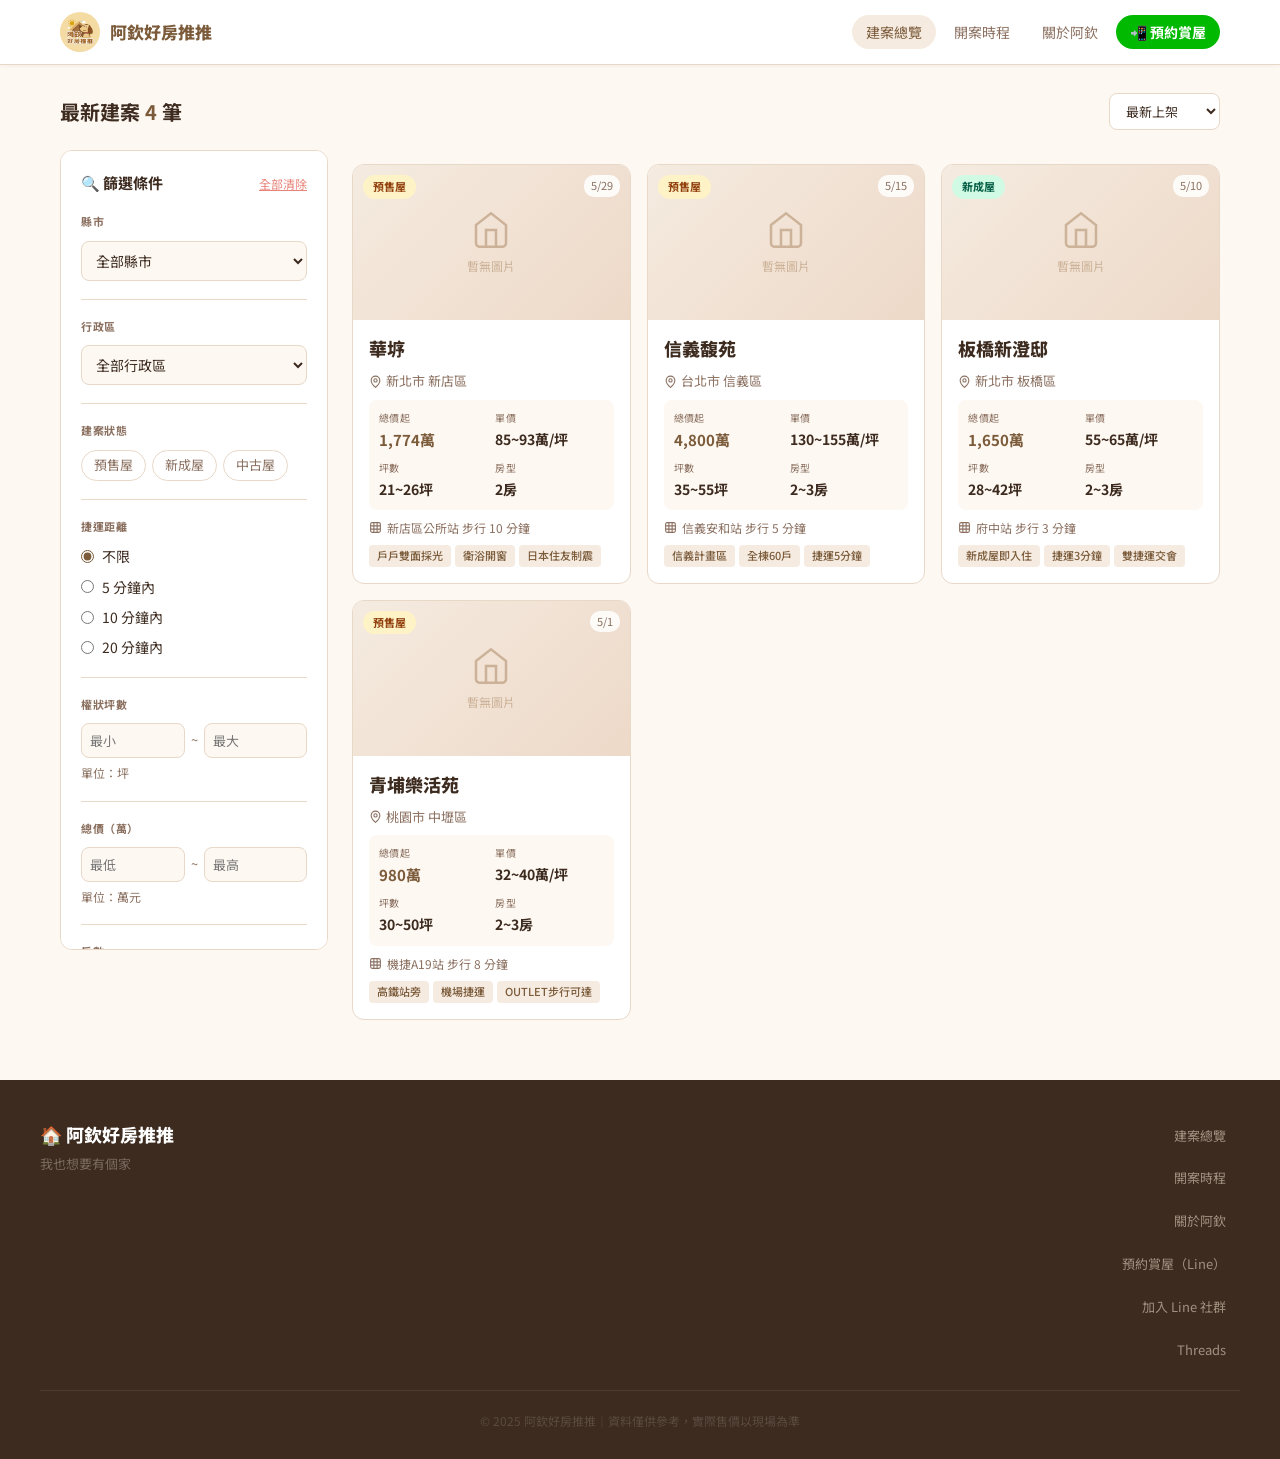
==== index.html @ 54be43c1 "Initial website: 阿欽好房推推 v1.0 - 建案總覽（篩選：地區/捷運/坪數/價格/房型） - 建案詳情頁 - 開案時程總覽 - 關於阿欽頁面 - Decap CMS 後台設定  C" ====
<!DOCTYPE html>
<html lang="zh-Hant">
<head>
  <meta charset="UTF-8">
  <meta name="viewport" content="width=device-width, initial-scale=1.0">
  <title>阿欽好房推推｜新建案資訊平台</title>
  <meta name="description" content="阿欽好房推推 — 集結最新預售屋、新成屋建案資訊，強大篩選功能，透過阿欽預約優先賞屋。">
  <link rel="icon" type="image/png" href="/images/logo.png">
  <link rel="stylesheet" href="/css/style.css">
</head>
<body>

<!-- ── Header ── -->
<header>
  <div class="header-inner">
    <a class="logo" href="/">
      <img src="/images/logo.png" alt="阿欽好房推推">
      <span class="logo-text">阿欽好房推推</span>
    </a>
    <nav>
      <a href="/" class="active">建案總覽</a>
      <a href="/schedule.html" class="hide-mobile">開案時程</a>
      <a href="/about.html" class="hide-mobile">關於阿欽</a>
      <a href="https://lin.ee/UndYv1Z" target="_blank" rel="noopener" class="nav-cta">
        📲 預約賞屋
      </a>
    </nav>
  </div>
</header>

<!-- ── Main ── -->
<main>
  <div class="page-container">

    <div class="listing-top">
      <h1>最新建案 <span id="resultCount">—</span> 筆</h1>
      <div style="display:flex;gap:8px;align-items:center;flex-wrap:wrap;">
        <select id="sortSelect" class="sort-select">
          <option value="newest">最新上架</option>
          <option value="price_asc">總價低→高</option>
          <option value="price_desc">總價高→低</option>
          <option value="size_asc">坪數小→大</option>
          <option value="size_desc">坪數大→小</option>
        </select>
        <button class="mobile-filter-btn" id="mobileFilterBtn">
          <svg width="15" height="15" viewBox="0 0 24 24" fill="none" stroke="currentColor" stroke-width="2">
            <line x1="4" y1="6" x2="20" y2="6"/>
            <line x1="4" y1="12" x2="14" y2="12"/>
            <line x1="4" y1="18" x2="10" y2="18"/>
          </svg>
          篩選
        </button>
      </div>
    </div>

    <div class="listing-layout">

      <!-- ── Filter Panel ── -->
      <aside class="filter-panel" id="filterPanel">
        <div class="filter-panel-header">
          <h2>🔍 篩選條件</h2>
          <button class="filter-reset" id="filterReset">全部清除</button>
        </div>

        <!-- Mobile close -->
        <div class="filter-panel-close-btn" style="display:none" id="filterCloseBtnWrap">
          <button id="filterClose" style="padding:6px 16px;border:1px solid var(--border);border-radius:20px;background:white;font-size:13px;cursor:pointer;font-family:inherit;">
            ✕ 關閉
          </button>
        </div>

        <!-- 縣市 -->
        <div class="filter-section">
          <div class="filter-label">縣市</div>
          <select id="filterCity" class="filter-select">
            <option value="">全部縣市</option>
          </select>
        </div>

        <!-- 行政區 -->
        <div class="filter-section">
          <div class="filter-label">行政區</div>
          <select id="filterDistrict" class="filter-select">
            <option value="">全部行政區</option>
          </select>
        </div>

        <!-- 建案狀態 -->
        <div class="filter-section">
          <div class="filter-label">建案狀態</div>
          <div class="chip-group">
            <span class="chip" data-group="type" data-value="預售屋">預售屋</span>
            <span class="chip" data-group="type" data-value="新成屋">新成屋</span>
            <span class="chip" data-group="type" data-value="中古屋">中古屋</span>
          </div>
        </div>

        <!-- 捷運距離 -->
        <div class="filter-section">
          <div class="filter-label">捷運距離</div>
          <div class="radio-group">
            <label><input type="radio" name="mrt" value="" checked> 不限</label>
            <label><input type="radio" name="mrt" value="5"> 5 分鐘內</label>
            <label><input type="radio" name="mrt" value="10"> 10 分鐘內</label>
            <label><input type="radio" name="mrt" value="20"> 20 分鐘內</label>
          </div>
        </div>

        <!-- 權狀坪數 -->
        <div class="filter-section">
          <div class="filter-label">權狀坪數</div>
          <div class="range-row">
            <input type="number" id="sizeMin" class="range-input" placeholder="最小" min="0" step="1">
            <span>~</span>
            <input type="number" id="sizeMax" class="range-input" placeholder="最大" min="0" step="1">
          </div>
          <div class="range-unit">單位：坪</div>
        </div>

        <!-- 總價 -->
        <div class="filter-section">
          <div class="filter-label">總價（萬）</div>
          <div class="range-row">
            <input type="number" id="priceMin" class="range-input" placeholder="最低" min="0" step="100">
            <span>~</span>
            <input type="number" id="priceMax" class="range-input" placeholder="最高" min="0" step="100">
          </div>
          <div class="range-unit">單位：萬元</div>
        </div>

        <!-- 房數 -->
        <div class="filter-section">
          <div class="filter-label">房數</div>
          <div class="chip-group">
            <span class="chip" data-group="rooms" data-value="1">1 房</span>
            <span class="chip" data-group="rooms" data-value="2">2 房</span>
            <span class="chip" data-group="rooms" data-value="3">3 房</span>
            <span class="chip" data-group="rooms" data-value="4">4+ 房</span>
          </div>
        </div>

        <!-- 衛浴 -->
        <div class="filter-section">
          <div class="filter-label">衛浴數</div>
          <div class="chip-group">
            <span class="chip" data-group="bathrooms" data-value="1">1 衛</span>
            <span class="chip" data-group="bathrooms" data-value="2">2 衛</span>
            <span class="chip" data-group="bathrooms" data-value="3">3+ 衛</span>
          </div>
        </div>

      </aside>

      <!-- ── Project Area ── -->
      <div class="projects-area">
        <div class="active-filters" id="activeFilters"></div>
        <div class="project-grid" id="projectGrid">
          <!-- Cards rendered by JS -->
          <div style="padding:40px;color:var(--text-muted);font-size:14px;">載入中...</div>
        </div>
      </div>

    </div>
  </div>
</main>

<!-- ── Footer ── -->
<footer>
  <div class="footer-inner">
    <div class="footer-brand">
      <div class="footer-logo">🏠 阿欽好房推推</div>
      <div class="footer-tagline">我也想要有個家</div>
    </div>
    <nav class="footer-nav">
      <a href="/">建案總覽</a>
      <a href="/schedule.html">開案時程</a>
      <a href="/about.html">關於阿欽</a>
      <a href="https://lin.ee/UndYv1Z" target="_blank" rel="noopener">預約賞屋（Line）</a>
      <a href="https://line.me/ti/g2/VxZnBZgPuC8QQO1JbChsbgIZFCAFGrbEiuoVcQ" target="_blank" rel="noopener">加入 Line 社群</a>
      <a href="https://www.threads.com/@ac.goodhouse" target="_blank" rel="noopener">Threads</a>
    </nav>
  </div>
  <div class="footer-bottom">
    © 2025 阿欽好房推推｜資料僅供參考，實際售價以現場為準
  </div>
</footer>

<script src="/js/main.js"></script>
<script>
  // Show mobile close button on small screens
  if (window.innerWidth <= 900) {
    document.getElementById('filterCloseBtnWrap').style.display = 'flex';
  }
</script>
</body>
</html>
---- css/style.css ----
/* ============================================
   阿欽好房推推 — Main Stylesheet
   ============================================ */

@import url('https://fonts.googleapis.com/css2?family=Noto+Sans+TC:wght@400;500;600;700;800&display=swap');

:root {
  --primary:       #7B5B3A;
  --primary-hover: #6B4D30;
  --primary-light: #A07850;
  --accent:        #E8847A;
  --yellow:        #F5C842;
  --bg:            #FDF8F2;
  --bg-card:       #FFFFFF;
  --bg-filter:     #FBF4EB;
  --text:          #3D2B1F;
  --text-muted:    #8B7060;
  --border:        #E8D8C8;
  --tag-bg:        #F5EBE0;
  --shadow:        0 2px 8px rgba(90,60,30,.08);
  --shadow-hover:  0 8px 24px rgba(90,60,30,.14);
  --radius:        12px;
  --radius-sm:     8px;
  --line-green:    #00B900;
}

*, *::before, *::after { box-sizing: border-box; margin: 0; padding: 0; }

body {
  font-family: 'Noto Sans TC', system-ui, sans-serif;
  background: var(--bg);
  color: var(--text);
  line-height: 1.6;
  min-height: 100vh;
  display: flex;
  flex-direction: column;
}

a { color: inherit; }
img { display: block; max-width: 100%; }
button { font-family: inherit; }

/* ── Header ── */
header {
  background: #fff;
  border-bottom: 1px solid var(--border);
  position: sticky;
  top: 0;
  z-index: 100;
  box-shadow: 0 1px 4px rgba(90,60,30,.06);
}
.header-inner {
  max-width: 1200px;
  margin: 0 auto;
  padding: 0 20px;
  height: 64px;
  display: flex;
  align-items: center;
  justify-content: space-between;
  gap: 16px;
}
.logo {
  display: flex;
  align-items: center;
  gap: 10px;
  text-decoration: none;
  flex-shrink: 0;
}
.logo img {
  height: 40px;
  width: 40px;
  border-radius: 50%;
  object-fit: cover;
}
.logo-text {
  font-weight: 800;
  font-size: 17px;
  color: var(--primary);
  white-space: nowrap;
}
nav {
  display: flex;
  align-items: center;
  gap: 4px;
}
nav a {
  text-decoration: none;
  color: var(--text-muted);
  font-size: 14px;
  padding: 6px 14px;
  border-radius: 20px;
  transition: all .2s;
  white-space: nowrap;
}
nav a:hover, nav a.active { color: var(--primary); background: var(--tag-bg); }
.nav-cta {
  background: var(--line-green) !important;
  color: #fff !important;
  font-weight: 700;
}
.nav-cta:hover { opacity: .88; }

/* ── Page wrapper ── */
.page-container {
  max-width: 1200px;
  margin: 0 auto;
  padding: 28px 20px 60px;
  flex: 1;
}

/* ── Listing layout ── */
.listing-top {
  display: flex;
  align-items: center;
  justify-content: space-between;
  margin-bottom: 20px;
  gap: 12px;
}
.listing-top h1 { font-size: 20px; font-weight: 700; }
.listing-top h1 span { color: var(--primary); }

.mobile-filter-btn {
  display: none;
  align-items: center;
  gap: 6px;
  padding: 8px 16px;
  background: white;
  border: 1.5px solid var(--border);
  border-radius: 20px;
  font-size: 14px;
  font-weight: 600;
  color: var(--primary);
  cursor: pointer;
  transition: all .2s;
}
.mobile-filter-btn:hover { border-color: var(--primary); }

.listing-layout {
  display: grid;
  grid-template-columns: 268px 1fr;
  gap: 24px;
  align-items: start;
}

/* ── Filter Panel ── */
.filter-panel {
  background: #fff;
  border: 1px solid var(--border);
  border-radius: var(--radius);
  padding: 20px;
  position: sticky;
  top: 80px;
  max-height: calc(100vh - 100px);
  overflow-y: auto;
}
.filter-panel-header {
  display: flex;
  align-items: center;
  justify-content: space-between;
  margin-bottom: 18px;
}
.filter-panel-header h2 { font-size: 15px; font-weight: 700; }
.filter-reset {
  font-size: 12px;
  color: var(--accent);
  cursor: pointer;
  text-decoration: underline;
  background: none;
  border: none;
  font-family: inherit;
}

.filter-section {
  padding-bottom: 18px;
  margin-bottom: 18px;
  border-bottom: 1px solid var(--border);
}
.filter-section:last-child { border-bottom: none; padding-bottom: 0; margin-bottom: 0; }

.filter-label {
  font-size: 11px;
  font-weight: 700;
  color: var(--text-muted);
  text-transform: uppercase;
  letter-spacing: .6px;
  margin-bottom: 10px;
}

.filter-select {
  width: 100%;
  padding: 8px 10px;
  border: 1px solid var(--border);
  border-radius: var(--radius-sm);
  background: var(--bg);
  color: var(--text);
  font-size: 14px;
  font-family: inherit;
  cursor: pointer;
}
.filter-select:focus { outline: none; border-color: var(--primary); }

.chip-group {
  display: flex;
  flex-wrap: wrap;
  gap: 6px;
}
.chip {
  padding: 4px 12px;
  border-radius: 20px;
  font-size: 13px;
  border: 1.5px solid var(--border);
  background: white;
  color: var(--text-muted);
  cursor: pointer;
  transition: all .2s;
  user-select: none;
}
.chip:hover { border-color: var(--primary); color: var(--primary); }
.chip.active { background: var(--primary); border-color: var(--primary); color: white; }

.radio-group {
  display: flex;
  flex-direction: column;
  gap: 8px;
}
.radio-group label {
  display: flex;
  align-items: center;
  gap: 8px;
  font-size: 14px;
  cursor: pointer;
}
.radio-group input { accent-color: var(--primary); cursor: pointer; }

.range-row {
  display: grid;
  grid-template-columns: 1fr auto 1fr;
  gap: 6px;
  align-items: center;
}
.range-row span { text-align: center; color: var(--text-muted); font-size: 13px; }
.range-input {
  width: 100%;
  padding: 7px 8px;
  border: 1px solid var(--border);
  border-radius: var(--radius-sm);
  font-size: 13px;
  font-family: inherit;
  background: var(--bg);
}
.range-input:focus { outline: none; border-color: var(--primary); }
.range-unit { font-size: 12px; color: var(--text-muted); margin-top: 5px; }

/* ── Results bar ── */
.results-bar {
  display: flex;
  align-items: center;
  justify-content: space-between;
  margin-bottom: 12px;
  gap: 12px;
  flex-wrap: wrap;
}
.results-count { font-size: 14px; color: var(--text-muted); }
.results-count strong { color: var(--primary); font-size: 20px; font-weight: 700; }

.sort-select {
  padding: 7px 12px;
  border: 1px solid var(--border);
  border-radius: var(--radius-sm);
  background: white;
  font-size: 13px;
  font-family: inherit;
  color: var(--text);
  cursor: pointer;
}

.active-filters {
  display: flex;
  flex-wrap: wrap;
  gap: 6px;
  margin-bottom: 14px;
}
.active-chip {
  display: inline-flex;
  align-items: center;
  gap: 5px;
  padding: 3px 10px;
  background: var(--tag-bg);
  border-radius: 20px;
  font-size: 12px;
  color: var(--primary);
  cursor: pointer;
  border: none;
  font-family: inherit;
}
.active-chip:hover { background: #EDD9C8; }
.active-chip svg { flex-shrink: 0; }

/* ── Project Grid ── */
.project-grid {
  display: grid;
  grid-template-columns: repeat(auto-fill, minmax(270px, 1fr));
  gap: 16px;
}

/* ── Project Card ── */
.project-card {
  background: white;
  border-radius: var(--radius);
  border: 1px solid var(--border);
  overflow: hidden;
  transition: all .25s;
  cursor: pointer;
  text-decoration: none;
  color: inherit;
  display: flex;
  flex-direction: column;
}
.project-card:hover {
  box-shadow: var(--shadow-hover);
  transform: translateY(-2px);
  border-color: var(--primary-light);
}

.card-image {
  height: 155px;
  background: linear-gradient(135deg, #F5EBE0, #EDD9C8);
  display: flex;
  align-items: center;
  justify-content: center;
  position: relative;
  overflow: hidden;
}
.card-image img { width: 100%; height: 100%; object-fit: cover; }
.card-image-placeholder {
  display: flex;
  flex-direction: column;
  align-items: center;
  gap: 6px;
  color: var(--primary-light);
  opacity: .45;
  font-size: 12px;
}

.card-badge {
  position: absolute;
  top: 10px;
  left: 10px;
  padding: 3px 10px;
  border-radius: 20px;
  font-size: 11px;
  font-weight: 700;
}
.badge-presale  { background: #FEF3C7; color: #92400E; }
.badge-new      { background: #D1FAE5; color: #065F46; }
.badge-secondhand { background: #EDE9FE; color: #4C1D95; }

.card-date-badge {
  position: absolute;
  top: 10px;
  right: 10px;
  font-size: 11px;
  color: var(--text-muted);
  background: rgba(255,255,255,.85);
  padding: 2px 7px;
  border-radius: 10px;
  backdrop-filter: blur(4px);
}

.card-body { padding: 14px 16px 16px; display: flex; flex-direction: column; gap: 8px; flex: 1; }

.card-title { font-size: 18px; font-weight: 800; color: var(--text); }

.card-location {
  display: flex;
  align-items: center;
  gap: 4px;
  font-size: 13px;
  color: var(--text-muted);
}

.card-specs {
  display: grid;
  grid-template-columns: 1fr 1fr;
  gap: 8px;
  padding: 10px;
  background: var(--bg);
  border-radius: var(--radius-sm);
}
.spec-item { display: flex; flex-direction: column; gap: 2px; }
.spec-label { font-size: 10px; color: var(--text-muted); text-transform: uppercase; letter-spacing: .3px; }
.spec-value { font-size: 14px; font-weight: 700; color: var(--text); }
.spec-value.price { color: var(--primary); font-size: 15px; }

.card-mrt {
  display: flex;
  align-items: center;
  gap: 5px;
  font-size: 12px;
  color: var(--text-muted);
}

.card-tags { display: flex; flex-wrap: wrap; gap: 4px; margin-top: auto; }
.tag {
  padding: 2px 8px;
  background: var(--tag-bg);
  border-radius: 4px;
  font-size: 11px;
  color: var(--primary);
  font-weight: 500;
}

/* No results */
.no-results {
  grid-column: 1 / -1;
  text-align: center;
  padding: 60px 20px;
  color: var(--text-muted);
}
.no-results svg { margin: 0 auto 12px; opacity: .25; }
.no-results p { font-size: 15px; }

/* ── Footer ── */
footer {
  background: var(--text);
  color: #A09080;
  padding: 40px 20px 28px;
  margin-top: auto;
}
.footer-inner {
  max-width: 1200px;
  margin: 0 auto;
  display: grid;
  grid-template-columns: 1fr 1fr;
  gap: 32px;
  align-items: start;
  padding-bottom: 24px;
  border-bottom: 1px solid rgba(255,255,255,.08);
}
.footer-brand { display: flex; flex-direction: column; gap: 6px; }
.footer-logo { font-size: 18px; font-weight: 800; color: white; }
.footer-tagline { font-size: 13px; color: #7A6A60; }
.footer-nav { display: flex; flex-direction: column; gap: 10px; align-items: flex-end; }
.footer-nav a { text-decoration: none; font-size: 13px; color: #A09080; transition: color .2s; }
.footer-nav a:hover { color: white; }
.footer-bottom {
  max-width: 1200px;
  margin: 20px auto 0;
  font-size: 12px;
  color: #5A4A40;
  text-align: center;
}

/* ═══════════════════════════
   PROJECT DETAIL PAGE
═══════════════════════════ */
.project-detail {
  max-width: 860px;
  margin: 0 auto;
  padding: 24px 20px 80px;
}

.back-link {
  display: inline-flex;
  align-items: center;
  gap: 6px;
  color: var(--text-muted);
  text-decoration: none;
  font-size: 14px;
  margin-bottom: 22px;
  transition: color .2s;
}
.back-link:hover { color: var(--primary); }

/* Hero */
.project-hero {
  background: white;
  border-radius: var(--radius);
  border: 1px solid var(--border);
  overflow: hidden;
  margin-bottom: 20px;
}
.project-hero-img {
  height: 260px;
  background: linear-gradient(135deg, #F5EBE0, #EDD9C8);
  display: flex;
  align-items: center;
  justify-content: center;
  color: var(--primary-light);
  opacity: .5;
}
.project-hero-img img { width: 100%; height: 100%; object-fit: cover; opacity: 1; }

.project-hero-body { padding: 24px; }
.project-hero-top {
  display: flex;
  align-items: flex-start;
  justify-content: space-between;
  gap: 12px;
  margin-bottom: 6px;
}
.project-title { font-size: 30px; font-weight: 800; }

.status-pill {
  padding: 4px 14px;
  border-radius: 20px;
  font-size: 12px;
  font-weight: 700;
  flex-shrink: 0;
  margin-top: 8px;
}

.project-addr { font-size: 14px; color: var(--text-muted); margin-bottom: 20px; }

.project-key-specs {
  display: grid;
  grid-template-columns: repeat(4, 1fr);
  gap: 12px;
  padding: 16px;
  background: var(--bg);
  border-radius: var(--radius-sm);
  margin-bottom: 18px;
}
.key-spec { text-align: center; }
.ks-label { font-size: 11px; color: var(--text-muted); margin-bottom: 4px; }
.ks-value { font-size: 20px; font-weight: 800; color: var(--primary); line-height: 1.2; }
.ks-unit { font-size: 11px; color: var(--text-muted); }

.project-highlights { display: flex; flex-wrap: wrap; gap: 6px; }
.highlight-tag {
  padding: 4px 12px;
  background: var(--tag-bg);
  border-radius: 20px;
  font-size: 13px;
  color: var(--primary);
  font-weight: 500;
}

/* Info cards grid */
.info-grid {
  display: grid;
  grid-template-columns: 1fr 1fr;
  gap: 16px;
  margin-bottom: 16px;
}
.info-card {
  background: white;
  border-radius: var(--radius);
  border: 1px solid var(--border);
  padding: 20px;
}
.info-card.full { grid-column: 1 / -1; }

.info-card-title {
  font-size: 12px;
  font-weight: 700;
  color: var(--text-muted);
  text-transform: uppercase;
  letter-spacing: .6px;
  margin-bottom: 14px;
  padding-bottom: 10px;
  border-bottom: 1px solid var(--border);
  display: flex;
  align-items: center;
  gap: 6px;
}

.info-row {
  display: flex;
  justify-content: space-between;
  align-items: flex-start;
  padding: 7px 0;
  font-size: 14px;
  border-bottom: 1px solid var(--bg-filter);
  gap: 12px;
}
.info-row:last-child { border-bottom: none; }
.ir-label { color: var(--text-muted); flex-shrink: 0; }
.ir-value { color: var(--text); font-weight: 600; text-align: right; }

/* Layouts table */
.layouts-table { width: 100%; border-collapse: collapse; font-size: 14px; }
.layouts-table th {
  text-align: left;
  padding: 8px 12px;
  background: var(--bg);
  color: var(--text-muted);
  font-size: 11px;
  font-weight: 700;
  text-transform: uppercase;
  letter-spacing: .4px;
}
.layouts-table td { padding: 10px 12px; border-bottom: 1px solid var(--border); }
.layouts-table tr:last-child td { border-bottom: none; }

/* Payment flow */
.payment-flow { display: flex; flex-direction: column; gap: 8px; }
.payment-step {
  display: flex;
  align-items: center;
  gap: 14px;
  padding: 10px 14px;
  background: var(--bg);
  border-radius: var(--radius-sm);
}
.ps-pct { font-size: 22px; font-weight: 800; color: var(--primary); min-width: 52px; }
.ps-info {}
.ps-label { font-size: 14px; font-weight: 600; }
.ps-estimate { font-size: 12px; color: var(--text-muted); }

/* CTA box */
.booking-cta {
  background: white;
  border-radius: var(--radius);
  border: 1px solid var(--border);
  padding: 28px 24px;
  text-align: center;
  margin-bottom: 20px;
}
.booking-cta h3 { font-size: 20px; font-weight: 800; margin-bottom: 8px; }
.booking-cta .cta-sub {
  font-size: 14px;
  color: var(--text-muted);
  margin-bottom: 20px;
  line-height: 1.7;
}
.cta-steps {
  display: flex;
  flex-direction: column;
  gap: 4px;
  margin-bottom: 20px;
  font-size: 13px;
  color: var(--text-muted);
}

.btn-line {
  display: inline-flex;
  align-items: center;
  justify-content: center;
  gap: 8px;
  padding: 14px 36px;
  background: var(--line-green);
  color: white;
  text-decoration: none;
  border-radius: 30px;
  font-size: 16px;
  font-weight: 700;
  transition: all .2s;
  border: none;
  cursor: pointer;
}
.btn-line:hover {
  background: #009900;
  transform: translateY(-1px);
  box-shadow: 0 5px 16px rgba(0,185,0,.28);
}

/* ═══════════════════════════
   ABOUT PAGE
═══════════════════════════ */
.about-page {
  max-width: 720px;
  margin: 0 auto;
  padding: 40px 20px 80px;
}
.about-hero {
  text-align: center;
  margin-bottom: 40px;
}
.about-hero img {
  width: 110px;
  height: 110px;
  border-radius: 50%;
  margin: 0 auto 16px;
  border: 4px solid var(--border);
  object-fit: cover;
}
.about-hero h1 { font-size: 26px; font-weight: 800; margin-bottom: 6px; }
.about-hero .tagline { font-size: 15px; color: var(--text-muted); }

.about-card {
  background: white;
  border-radius: var(--radius);
  border: 1px solid var(--border);
  padding: 28px;
  margin-bottom: 16px;
}
.about-card-num {
  display: inline-flex;
  align-items: center;
  justify-content: center;
  width: 26px; height: 26px;
  background: var(--primary);
  color: white;
  border-radius: 50%;
  font-size: 13px;
  font-weight: 700;
  margin-bottom: 10px;
}
.about-card h2 { font-size: 17px; font-weight: 700; margin-bottom: 14px; }
.about-card ul { list-style: none; display: flex; flex-direction: column; gap: 12px; }
.about-card ul li {
  display: flex;
  gap: 10px;
  font-size: 15px;
  line-height: 1.7;
}
.about-card ul li::before { content: '▪'; color: var(--primary); flex-shrink: 0; margin-top: 3px; }

/* Social links */
.social-section-title {
  font-size: 15px;
  font-weight: 700;
  color: var(--text-muted);
  margin: 32px 0 14px;
  text-align: center;
  text-transform: uppercase;
  letter-spacing: .5px;
}
.social-links { display: flex; flex-direction: column; gap: 10px; }
.social-link {
  display: flex;
  align-items: center;
  gap: 14px;
  padding: 14px 18px;
  background: white;
  border-radius: var(--radius-sm);
  border: 1px solid var(--border);
  text-decoration: none;
  color: var(--text);
  transition: all .2s;
}
.social-link:hover { border-color: var(--primary); box-shadow: var(--shadow); }
.social-icon {
  width: 42px; height: 42px;
  border-radius: 10px;
  display: flex;
  align-items: center;
  justify-content: center;
  flex-shrink: 0;
  font-size: 20px;
}
.social-link-text {}
.sl-title { font-weight: 700; font-size: 15px; margin-bottom: 2px; }
.sl-desc { font-size: 12px; color: var(--text-muted); }

/* ═══════════════════════════
   UTILITIES
═══════════════════════════ */
.hidden { display: none !important; }

/* Loading skeleton */
.skeleton {
  background: linear-gradient(90deg, #f0e8df 25%, #e8ddd4 50%, #f0e8df 75%);
  background-size: 200% 100%;
  animation: shimmer 1.4s infinite;
  border-radius: var(--radius-sm);
}
@keyframes shimmer {
  0%   { background-position: -200% 0; }
  100% { background-position:  200% 0; }
}

/* ═══════════════════════════
   RESPONSIVE
═══════════════════════════ */
@media (max-width: 900px) {
  .listing-layout { grid-template-columns: 1fr; }

  .filter-panel {
    display: none;
    position: fixed;
    inset: 0;
    z-index: 200;
    border-radius: 0;
    border: none;
    overflow-y: auto;
    max-height: none;
    top: 0;
  }
  .filter-panel.open { display: block; }

  .filter-panel-close-btn {
    display: flex;
    width: 100%;
    justify-content: flex-end;
    margin-bottom: 16px;
  }

  .mobile-filter-btn { display: flex; }
  .project-key-specs { grid-template-columns: repeat(2, 1fr); }
  .info-grid { grid-template-columns: 1fr; }
}

@media (max-width: 640px) {
  .header-inner { padding: 0 14px; }
  nav a.hide-mobile { display: none; }
  .footer-inner { grid-template-columns: 1fr; }
  .footer-nav { align-items: flex-start; }
  .listing-top h1 { font-size: 17px; }
  .project-title { font-size: 24px; }
  .project-hero-top { flex-direction: column; gap: 8px; }
}
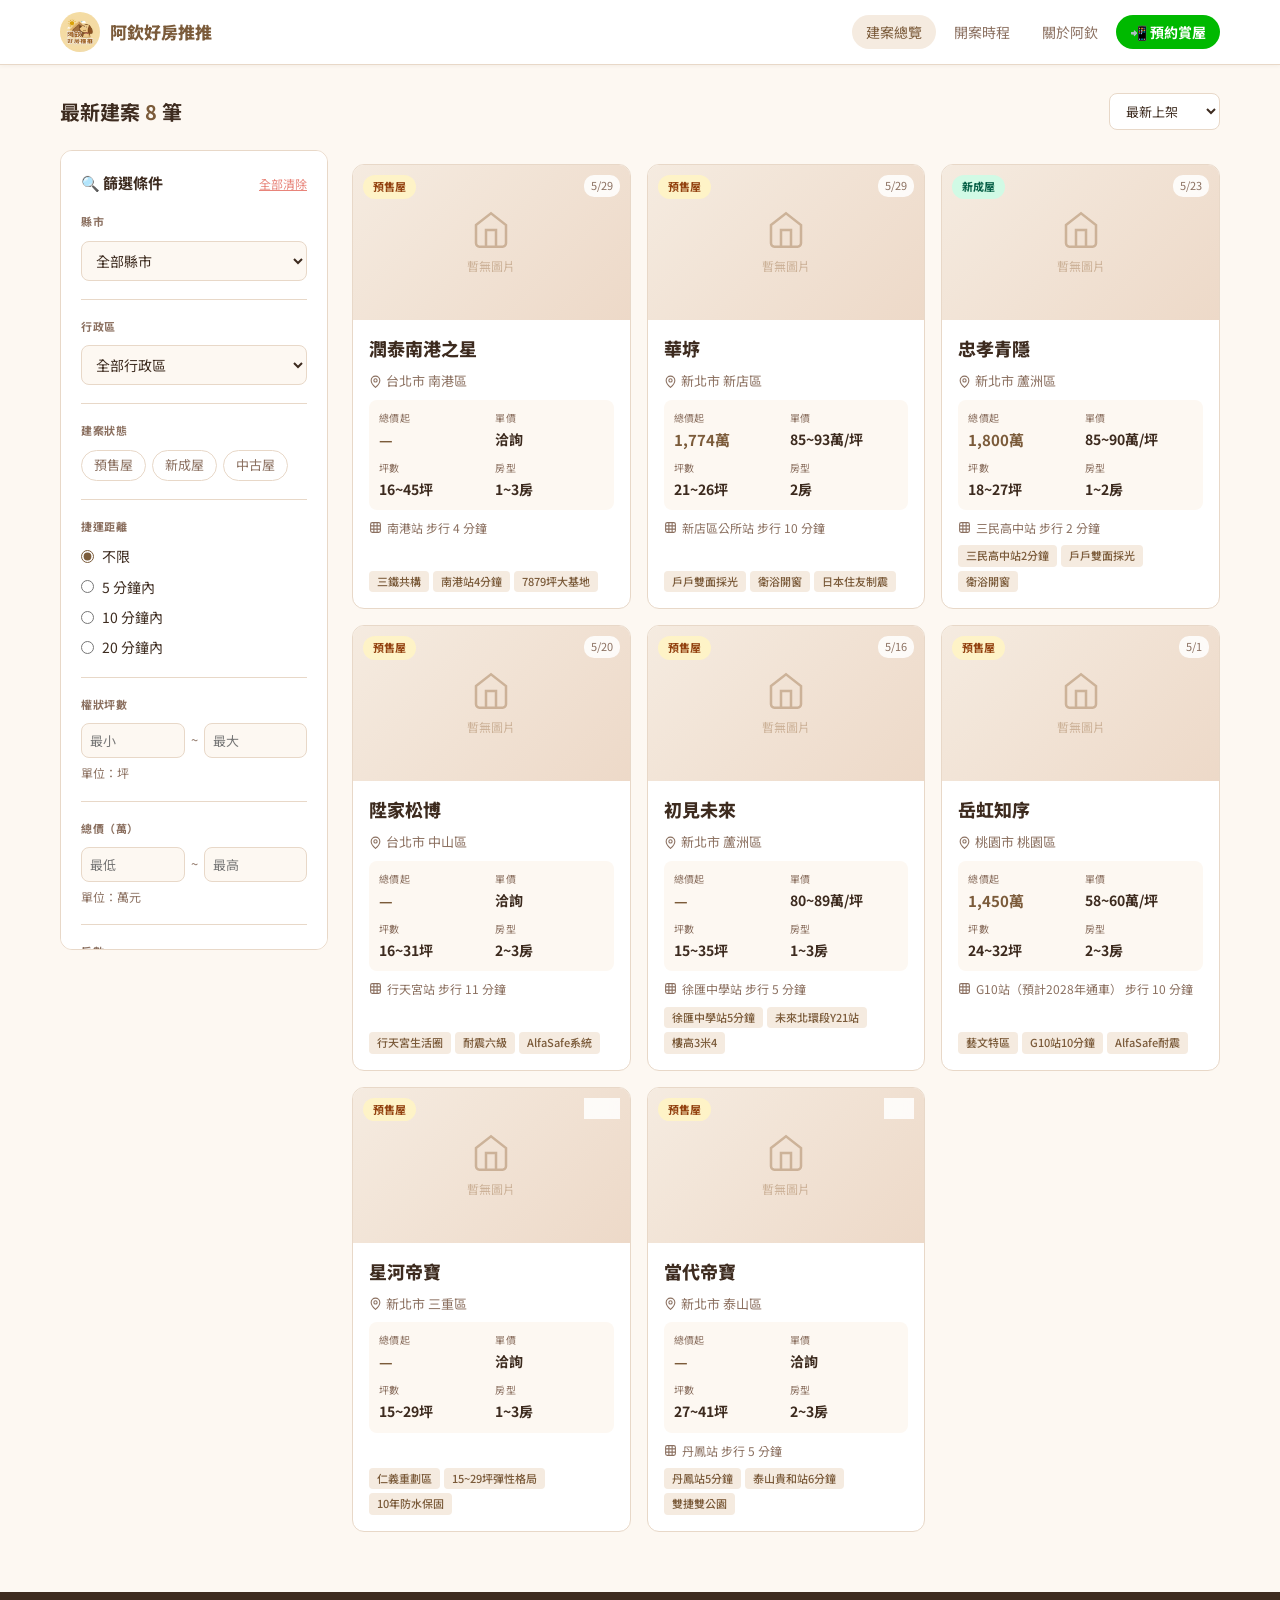
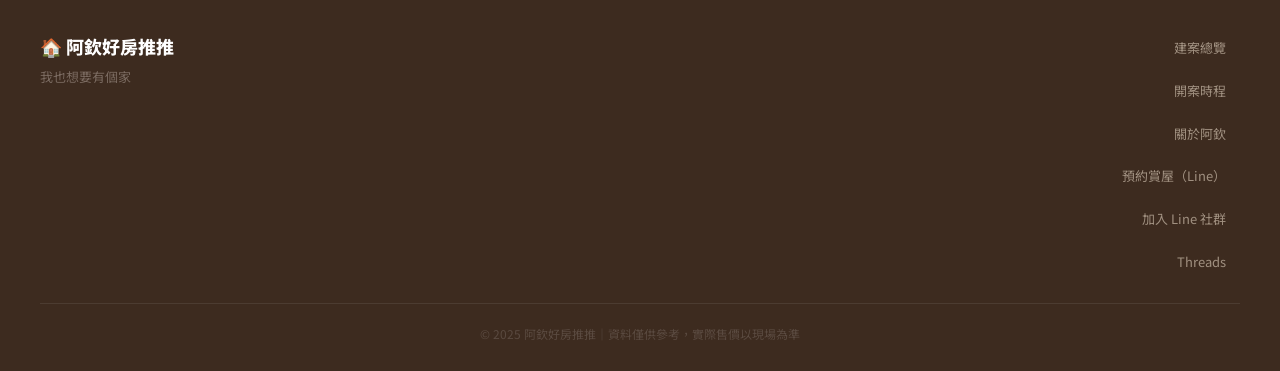
==== commit f3d490ab: "加入 Netlify Identity widget，修正後台登入流程" ====
--- a/index.html
+++ b/index.html
@@ -186,11 +186,22 @@
 </footer>
 
 <script src="/js/main.js"></script>
+<script src="https://identity.netlify.com/v1/netlify-identity-widget.js"></script>
 <script>
   // Show mobile close button on small screens
   if (window.innerWidth <= 900) {
     document.getElementById('filterCloseBtnWrap').style.display = 'flex';
   }
+  // Redirect to /admin after Identity login
+  if (window.netlifyIdentity) {
+    window.netlifyIdentity.on('init', user => {
+      if (!user) {
+        window.netlifyIdentity.on('login', () => {
+          document.location.href = '/admin/';
+        });
+      }
+    });
+  }
 </script>
 </body>
 </html>
--- a/css/style.css
+++ b/css/style.css
@@ -451,6 +451,85 @@
   text-align: center;
 }
 
+/* ── Image Gallery ── */
+.img-gallery {
+  position: relative;
+  background: #1a1008;
+  border-radius: var(--radius) var(--radius) 0 0;
+  overflow: hidden;
+  aspect-ratio: 16/9;
+  max-height: 420px;
+  user-select: none;
+}
+.gallery-track {
+  display: flex;
+  height: 100%;
+  transition: transform .35s ease;
+}
+.gallery-slide { flex: 0 0 100%; height: 100%; }
+.gallery-slide img { width: 100%; height: 100%; object-fit: cover; display: block; }
+
+.gallery-btn {
+  position: absolute;
+  top: 50%;
+  transform: translateY(-50%);
+  width: 40px; height: 40px;
+  border-radius: 50%;
+  background: rgba(255,255,255,.85);
+  border: none;
+  cursor: pointer;
+  display: flex;
+  align-items: center;
+  justify-content: center;
+  transition: background .2s;
+  z-index: 10;
+  backdrop-filter: blur(4px);
+}
+.gallery-btn:hover { background: white; }
+.gallery-btn.prev { left: 12px; }
+.gallery-btn.next { right: 12px; }
+
+.gallery-dots {
+  position: absolute;
+  bottom: 10px;
+  left: 50%;
+  transform: translateX(-50%);
+  display: flex;
+  gap: 6px;
+  z-index: 10;
+}
+.gallery-dot {
+  width: 7px; height: 7px;
+  border-radius: 50%;
+  background: rgba(255,255,255,.5);
+  cursor: pointer;
+  transition: background .2s, transform .2s;
+  border: none; padding: 0;
+}
+.gallery-dot.active { background: white; transform: scale(1.25); }
+
+.gallery-counter {
+  position: absolute;
+  top: 10px; right: 12px;
+  font-size: 12px;
+  color: white;
+  background: rgba(0,0,0,.45);
+  padding: 2px 9px;
+  border-radius: 10px;
+  backdrop-filter: blur(4px);
+}
+
+.project-hero-img-placeholder {
+  height: 260px;
+  background: linear-gradient(135deg, #F5EBE0, #EDD9C8);
+  display: flex;
+  align-items: center;
+  justify-content: center;
+  color: var(--primary-light);
+  opacity: .45;
+  border-radius: var(--radius) var(--radius) 0 0;
+}
+
 /* ═══════════════════════════
    PROJECT DETAIL PAGE
 ═══════════════════════════ */
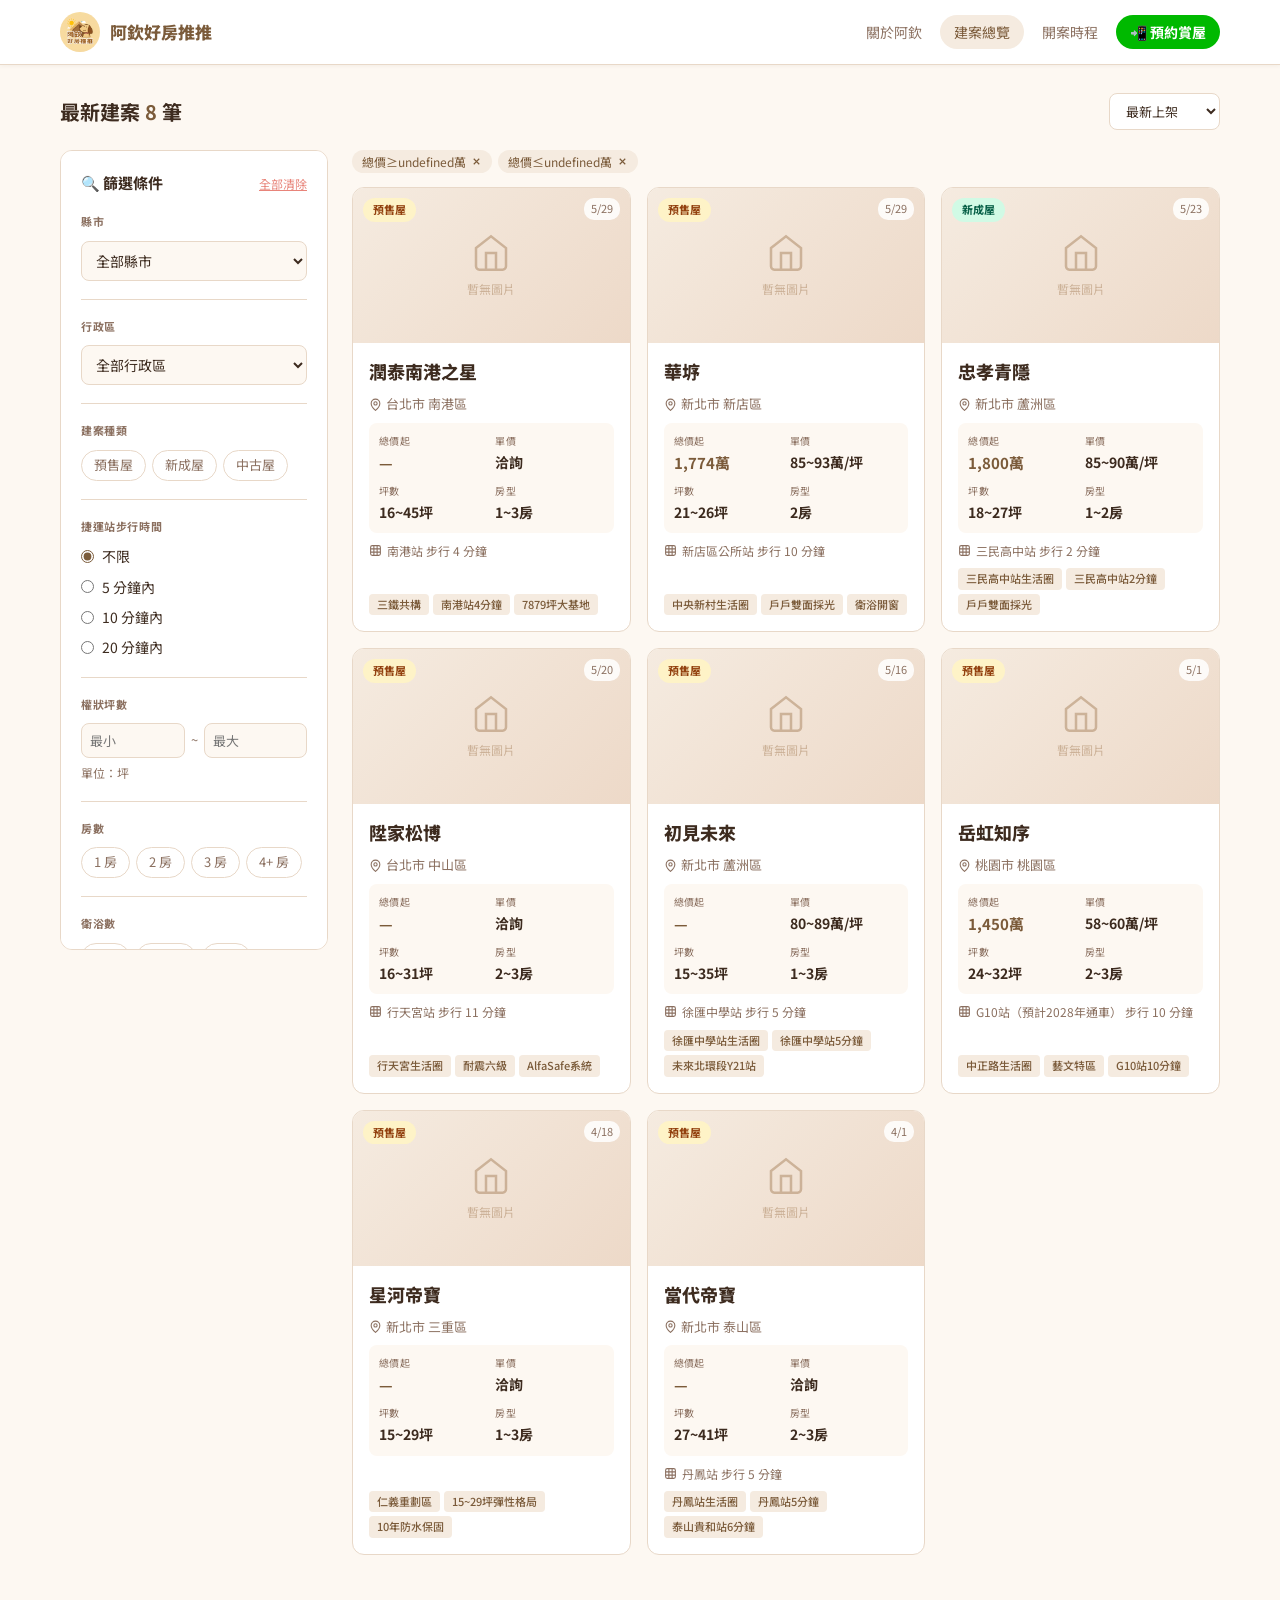
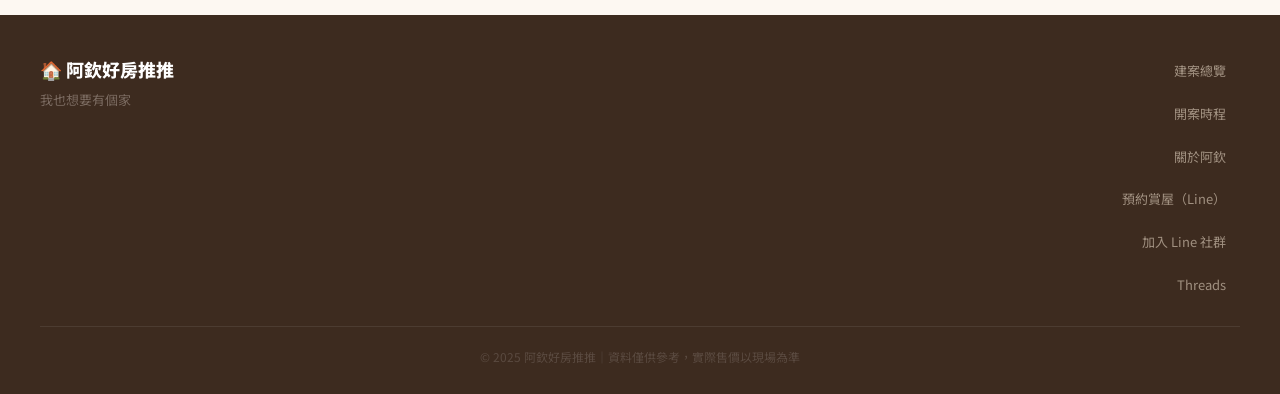
==== commit b849961d: "UI 調整 10 項 1. 篩選器衛浴數加 1.5 衛選項 2. 移除總價篩選器 3. 捷運距離改名為捷運站步行時間 4. 導覽列改為：關於阿欽 > 建案總覽 > 開案時程 5. 手機版導覽列可橫向滑" ====
--- a/index.html
+++ b/index.html
@@ -18,9 +18,9 @@
       <span class="logo-text">阿欽好房推推</span>
     </a>
     <nav>
+      <a href="/about.html">關於阿欽</a>
       <a href="/" class="active">建案總覽</a>
-      <a href="/schedule.html" class="hide-mobile">開案時程</a>
-      <a href="/about.html" class="hide-mobile">關於阿欽</a>
+      <a href="/schedule.html">開案時程</a>
       <a href="https://lin.ee/UndYv1Z" target="_blank" rel="noopener" class="nav-cta">
         📲 預約賞屋
       </a>
@@ -85,9 +85,9 @@
           </select>
         </div>
 
-        <!-- 建案狀態 -->
+        <!-- 建案種類 -->
         <div class="filter-section">
-          <div class="filter-label">建案狀態</div>
+          <div class="filter-label">建案種類</div>
           <div class="chip-group">
             <span class="chip" data-group="type" data-value="預售屋">預售屋</span>
             <span class="chip" data-group="type" data-value="新成屋">新成屋</span>
@@ -97,7 +97,7 @@
 
         <!-- 捷運距離 -->
         <div class="filter-section">
-          <div class="filter-label">捷運距離</div>
+          <div class="filter-label">捷運站步行時間</div>
           <div class="radio-group">
             <label><input type="radio" name="mrt" value="" checked> 不限</label>
             <label><input type="radio" name="mrt" value="5"> 5 分鐘內</label>
@@ -117,17 +117,6 @@
           <div class="range-unit">單位：坪</div>
         </div>
 
-        <!-- 總價 -->
-        <div class="filter-section">
-          <div class="filter-label">總價（萬）</div>
-          <div class="range-row">
-            <input type="number" id="priceMin" class="range-input" placeholder="最低" min="0" step="100">
-            <span>~</span>
-            <input type="number" id="priceMax" class="range-input" placeholder="最高" min="0" step="100">
-          </div>
-          <div class="range-unit">單位：萬元</div>
-        </div>
-
         <!-- 房數 -->
         <div class="filter-section">
           <div class="filter-label">房數</div>
@@ -144,6 +133,7 @@
           <div class="filter-label">衛浴數</div>
           <div class="chip-group">
             <span class="chip" data-group="bathrooms" data-value="1">1 衛</span>
+            <span class="chip" data-group="bathrooms" data-value="1.5">1.5 衛</span>
             <span class="chip" data-group="bathrooms" data-value="2">2 衛</span>
             <span class="chip" data-group="bathrooms" data-value="3">3+ 衛</span>
           </div>
--- a/css/style.css
+++ b/css/style.css
@@ -872,11 +872,75 @@
 }
 
 @media (max-width: 640px) {
-  .header-inner { padding: 0 14px; }
-  nav a.hide-mobile { display: none; }
+  .header-inner { padding: 0 12px; gap: 8px; }
+  /* 手機導覽列可橫向滑動 */
+  nav {
+    overflow-x: auto;
+    -webkit-overflow-scrolling: touch;
+    scrollbar-width: none;
+    flex-shrink: 1;
+    min-width: 0;
+    gap: 2px;
+  }
+  nav::-webkit-scrollbar { display: none; }
+  nav a {
+    white-space: nowrap;
+    font-size: 12px;
+    padding: 5px 10px;
+    flex-shrink: 0;
+  }
+  .nav-cta { flex-shrink: 0; font-size: 12px; padding: 6px 10px; }
   .footer-inner { grid-template-columns: 1fr; }
   .footer-nav { align-items: flex-start; }
   .listing-top h1 { font-size: 17px; }
   .project-title { font-size: 24px; }
   .project-hero-top { flex-direction: column; gap: 8px; }
 }
+
+/* ── Lightbox ── */
+.lightbox {
+  position: fixed;
+  inset: 0;
+  background: rgba(0,0,0,.93);
+  z-index: 500;
+  display: flex;
+  align-items: center;
+  justify-content: center;
+  padding: 20px;
+  cursor: zoom-out;
+  animation: lb-in .2s ease;
+}
+@keyframes lb-in {
+  from { opacity: 0; }
+  to   { opacity: 1; }
+}
+.lightbox img {
+  max-width: 100%;
+  max-height: 90vh;
+  object-fit: contain;
+  border-radius: 4px;
+  cursor: default;
+  box-shadow: 0 8px 40px rgba(0,0,0,.6);
+}
+.lightbox-close {
+  position: absolute;
+  top: 16px; right: 16px;
+  width: 42px; height: 42px;
+  border-radius: 50%;
+  background: rgba(255,255,255,.15);
+  border: 1.5px solid rgba(255,255,255,.3);
+  color: white;
+  font-size: 18px;
+  cursor: pointer;
+  display: flex;
+  align-items: center;
+  justify-content: center;
+  transition: background .2s;
+}
+.lightbox-close:hover { background: rgba(255,255,255,.28); }
+
+/* ── earlyBirdNote highlight ── */
+.ir-highlight {
+  color: var(--accent) !important;
+  font-weight: 600;
+}
